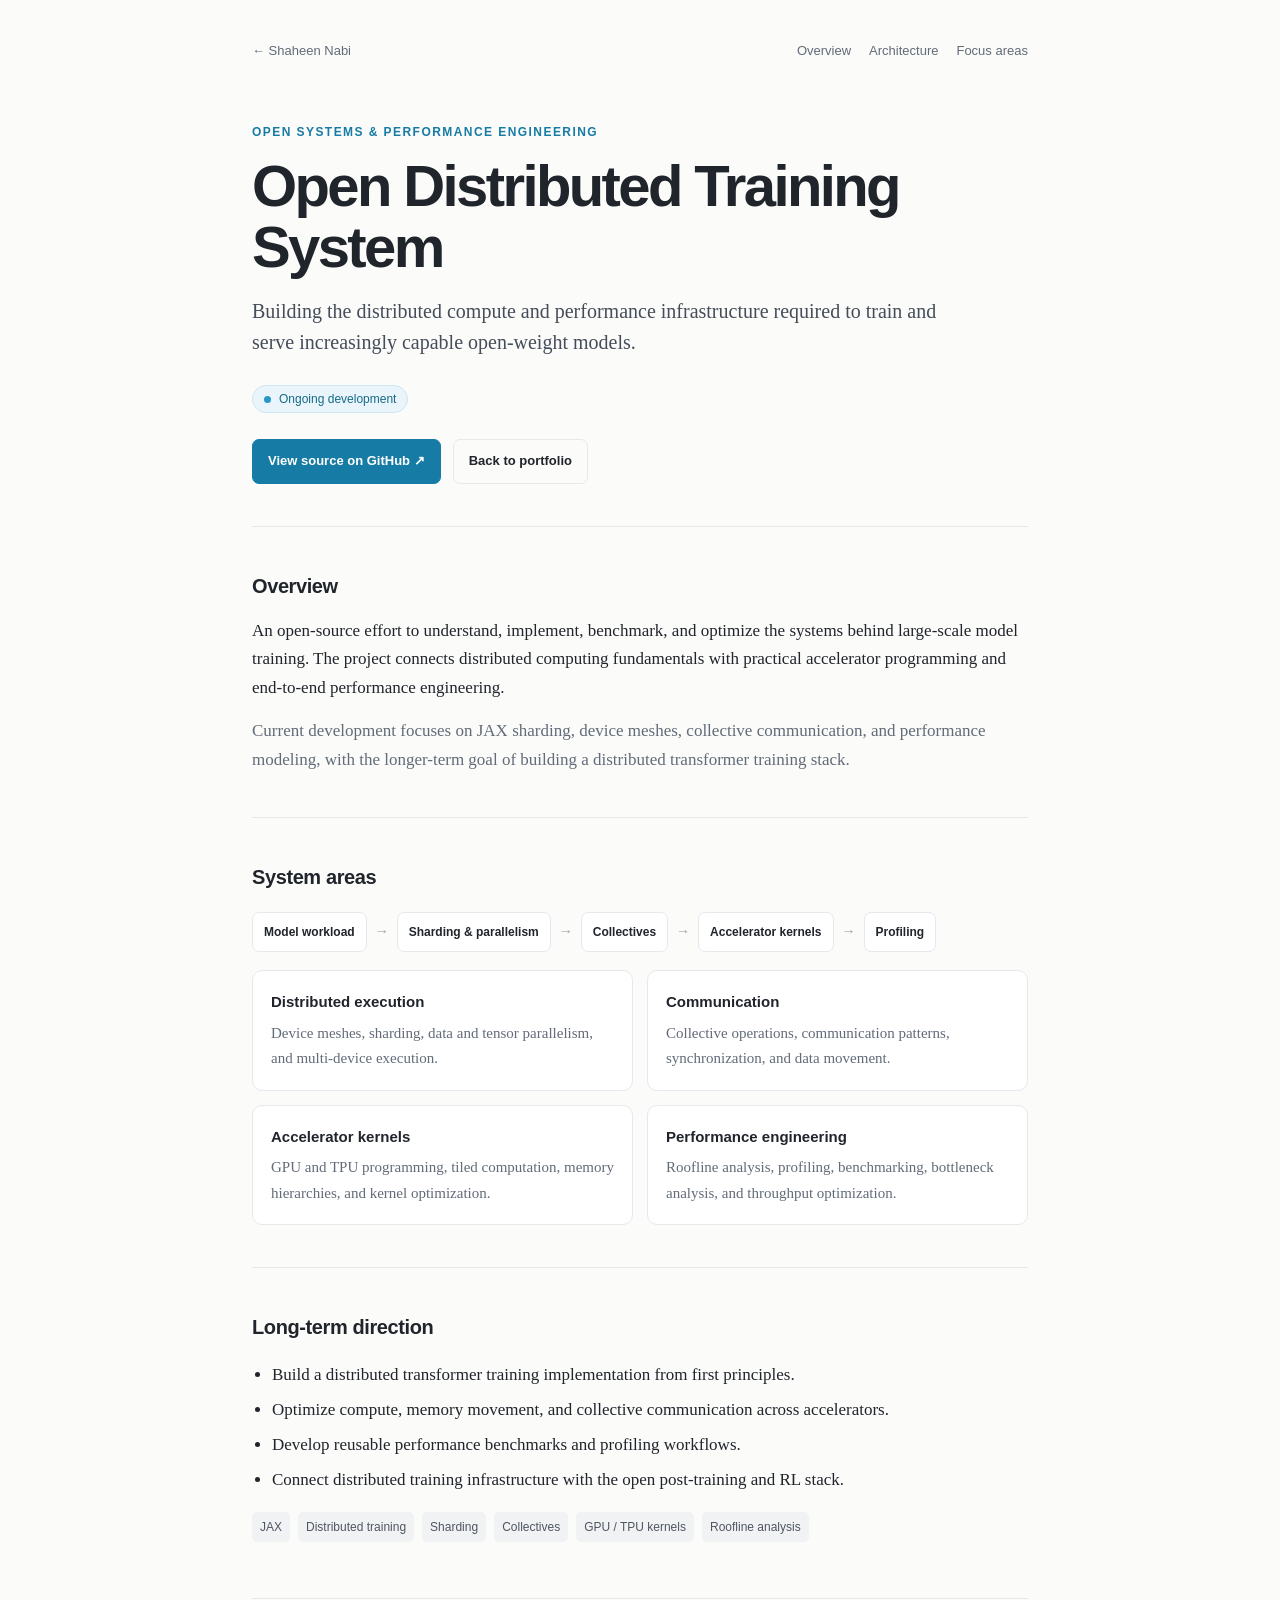
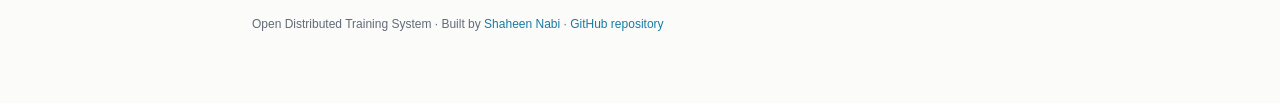
==== open-distributed-system/index.html @ 7f379eb9 "update" ====
<!DOCTYPE html>
<html lang="en">
<head>
<meta charset="UTF-8"><meta name="viewport" content="width=device-width, initial-scale=1">
<meta name="description" content="Open Distributed Training System — distributed model training, accelerator kernels, and hardware-level performance engineering.">
<title>Open Distributed Training System | Shaheen Nabi</title>
<style>
:root{color-scheme:light;--bg:#fbfbfa;--ink:#20242b;--muted:#626b78;--line:#e6e8ec;--accent:#167ca5;--soft:#e9f5fa;--max:820px}
*{box-sizing:border-box}html{scroll-behavior:smooth}body{margin:0;background:var(--bg);color:var(--ink);font:17px/1.7 Georgia,"Iowan Old Style",serif;-webkit-font-smoothing:antialiased}
a{color:var(--accent);text-decoration:none}a:hover{text-decoration:underline}.wrap{max-width:var(--max);margin:auto;padding:42px 22px 72px}
nav{display:flex;justify-content:space-between;gap:16px;align-items:center;margin-bottom:64px;font:13px/1.4 -apple-system,BlinkMacSystemFont,"Segoe UI",sans-serif;color:var(--muted)}nav .links{display:flex;gap:18px;flex-wrap:wrap}nav a{color:var(--muted)}
.kicker{font:12px/1.4 -apple-system,BlinkMacSystemFont,"Segoe UI",sans-serif;letter-spacing:.12em;text-transform:uppercase;color:var(--accent);font-weight:700}
h1,h2,h3,.button,.tag,.flow{font-family:-apple-system,BlinkMacSystemFont,"Segoe UI",sans-serif}h1{font-size:clamp(36px,7vw,58px);line-height:1.06;letter-spacing:-.045em;margin:14px 0 18px;max-width:700px}
.lede{font-size:20px;line-height:1.55;color:#454d59;max-width:720px;margin:0 0 26px}.actions{display:flex;gap:12px;flex-wrap:wrap;margin:26px 0 34px}
.button{display:inline-block;padding:10px 15px;border:1px solid var(--line);border-radius:7px;font-size:13px;font-weight:650;color:var(--ink)}.button.primary{background:var(--accent);border-color:var(--accent);color:#fff}
.status{display:inline-flex;align-items:center;gap:8px;border:1px solid #cfe6f0;background:var(--soft);color:#176987;border-radius:99px;padding:6px 11px;font:12px -apple-system,BlinkMacSystemFont,"Segoe UI",sans-serif}.dot{width:7px;height:7px;border-radius:50%;background:#2698c5}
.rule{height:1px;background:var(--line);margin:42px 0}h2{font-size:20px;letter-spacing:-.02em;margin:0 0 14px}h3{font-size:15px;margin:0 0 6px}p{margin:0 0 14px}.muted{color:var(--muted)}
.grid{display:grid;grid-template-columns:repeat(2,minmax(0,1fr));gap:14px;margin-top:18px}.card{border:1px solid var(--line);border-radius:10px;padding:18px;background:#fff}.card p{font-size:15px;color:var(--muted);margin:0}
.flow{display:flex;gap:8px;align-items:center;flex-wrap:wrap;margin:18px 0}.step{padding:9px 11px;background:#fff;border:1px solid var(--line);border-radius:7px;font-size:12px;font-weight:600}.arrow{color:#9aa1aa;font-size:14px}
.tags{display:flex;gap:8px;flex-wrap:wrap;margin-top:14px}.tag{font-size:12px;color:#4f5662;background:#f1f2f4;border-radius:5px;padding:5px 8px}ul{padding-left:20px;margin:10px 0 0}li{padding:3px 0}
footer{border-top:1px solid var(--line);margin-top:56px;padding-top:18px;font:12px -apple-system,BlinkMacSystemFont,"Segoe UI",sans-serif;color:var(--muted)}
@media(max-width:600px){.wrap{padding-top:26px}nav{margin-bottom:46px;align-items:flex-start}.grid{grid-template-columns:1fr}.lede{font-size:18px}}
</style></head>
<body><main class="wrap">
<nav><a href="/">← Shaheen Nabi</a><div class="links"><a href="#overview">Overview</a><a href="#architecture">Architecture</a><a href="#work">Focus areas</a></div></nav>
<header><div class="kicker">Open systems &amp; performance engineering</div><h1>Open Distributed Training System</h1>
<p class="lede">Building the distributed compute and performance infrastructure required to train and serve increasingly capable open-weight models.</p>
<span class="status"><span class="dot"></span> Ongoing development</span>
<div class="actions"><a class="button primary" href="https://github.com/shaheennabi/open-distributed-training-framework">View source on GitHub ↗</a><a class="button" href="/">Back to portfolio</a></div></header>
<div class="rule"></div>
<section id="overview"><h2>Overview</h2>
<p>An open-source effort to understand, implement, benchmark, and optimize the systems behind large-scale model training. The project connects distributed computing fundamentals with practical accelerator programming and end-to-end performance engineering.</p>
<p class="muted">Current development focuses on JAX sharding, device meshes, collective communication, and performance modeling, with the longer-term goal of building a distributed transformer training stack.</p></section>
<div class="rule"></div>
<section id="architecture"><h2>System areas</h2>
<div class="flow"><span class="step">Model workload</span><span class="arrow">→</span><span class="step">Sharding &amp; parallelism</span><span class="arrow">→</span><span class="step">Collectives</span><span class="arrow">→</span><span class="step">Accelerator kernels</span><span class="arrow">→</span><span class="step">Profiling</span></div>
<div class="grid">
<article class="card"><h3>Distributed execution</h3><p>Device meshes, sharding, data and tensor parallelism, and multi-device execution.</p></article>
<article class="card"><h3>Communication</h3><p>Collective operations, communication patterns, synchronization, and data movement.</p></article>
<article class="card"><h3>Accelerator kernels</h3><p>GPU and TPU programming, tiled computation, memory hierarchies, and kernel optimization.</p></article>
<article class="card"><h3>Performance engineering</h3><p>Roofline analysis, profiling, benchmarking, bottleneck analysis, and throughput optimization.</p></article></div></section>
<div class="rule"></div>
<section id="work"><h2>Long-term direction</h2><ul>
<li>Build a distributed transformer training implementation from first principles.</li><li>Optimize compute, memory movement, and collective communication across accelerators.</li><li>Develop reusable performance benchmarks and profiling workflows.</li><li>Connect distributed training infrastructure with the open post-training and RL stack.</li></ul>
<div class="tags"><span class="tag">JAX</span><span class="tag">Distributed training</span><span class="tag">Sharding</span><span class="tag">Collectives</span><span class="tag">GPU / TPU kernels</span><span class="tag">Roofline analysis</span></div></section>
<footer>Open Distributed Training System · Built by <a href="https://shaheennabi.github.io/">Shaheen Nabi</a> · <a href="https://github.com/shaheennabi/open-distributed-training-framework">GitHub repository</a></footer>
</main></body></html>
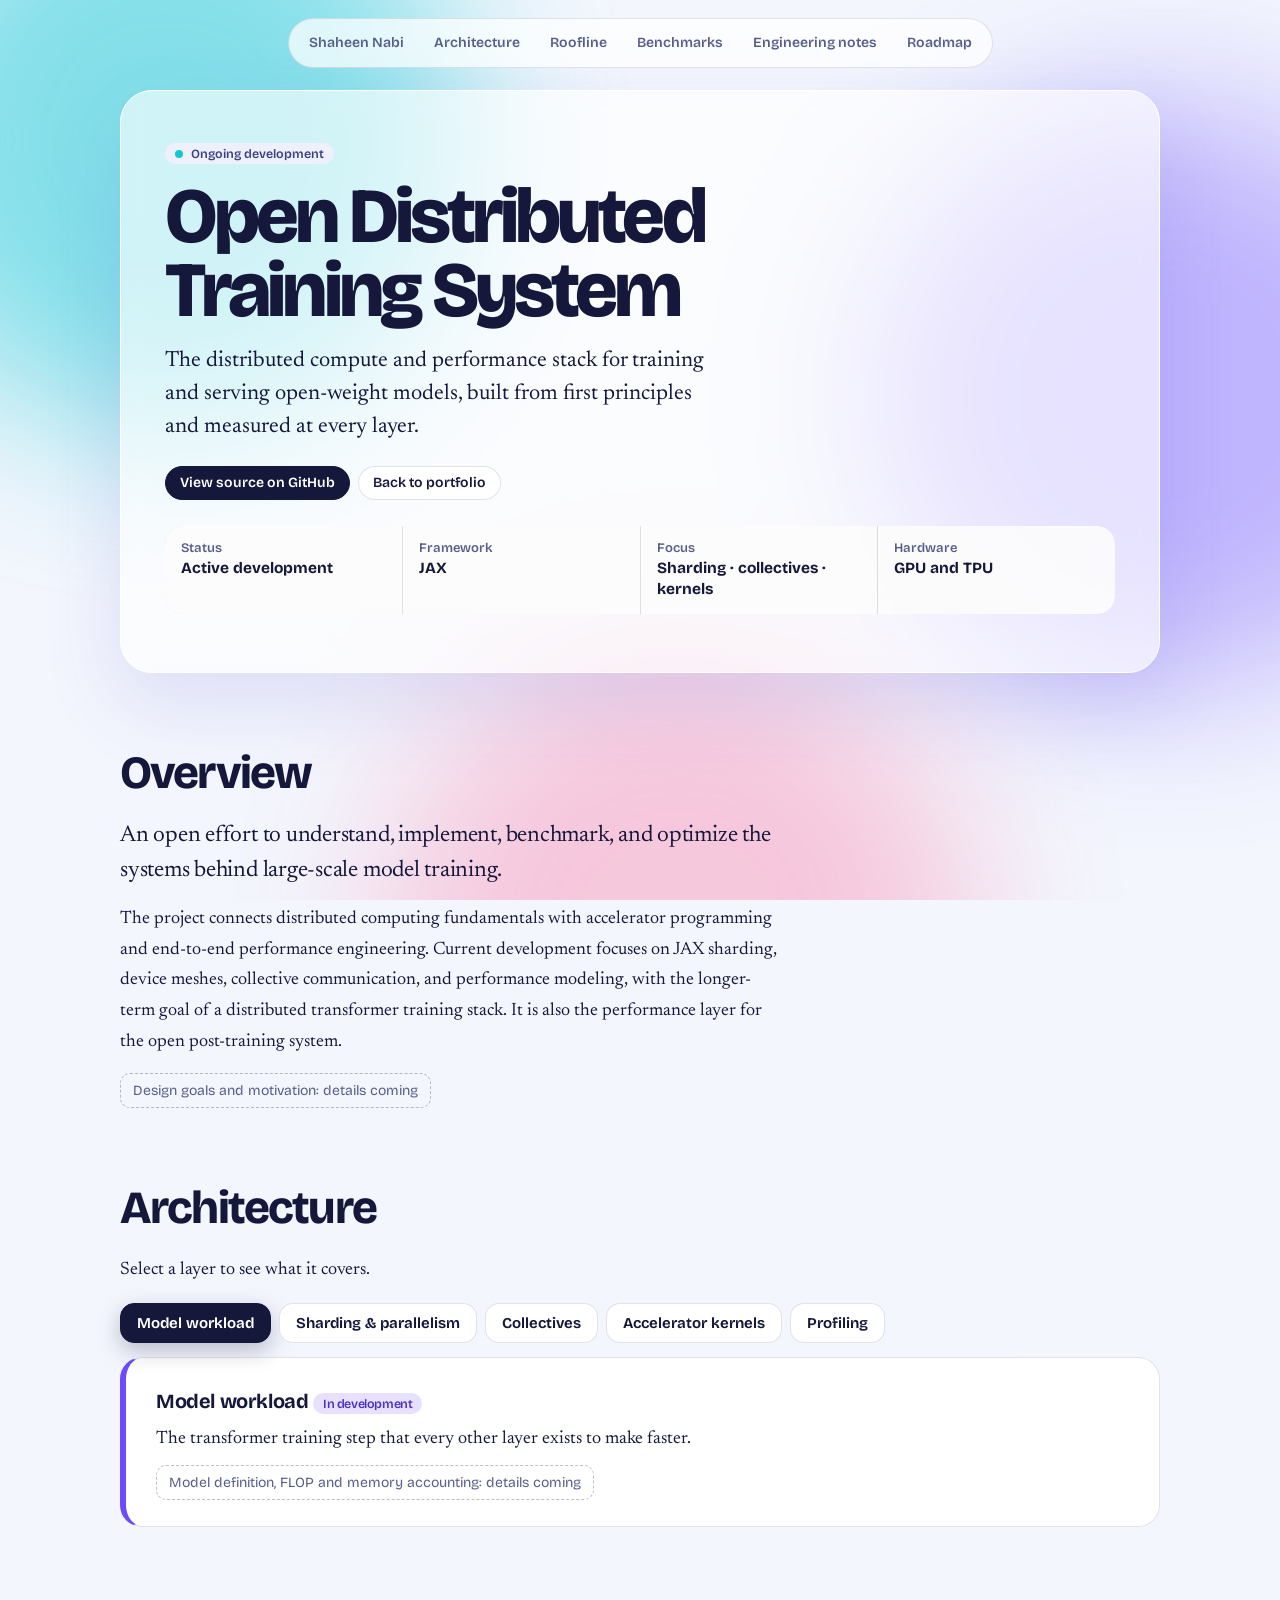
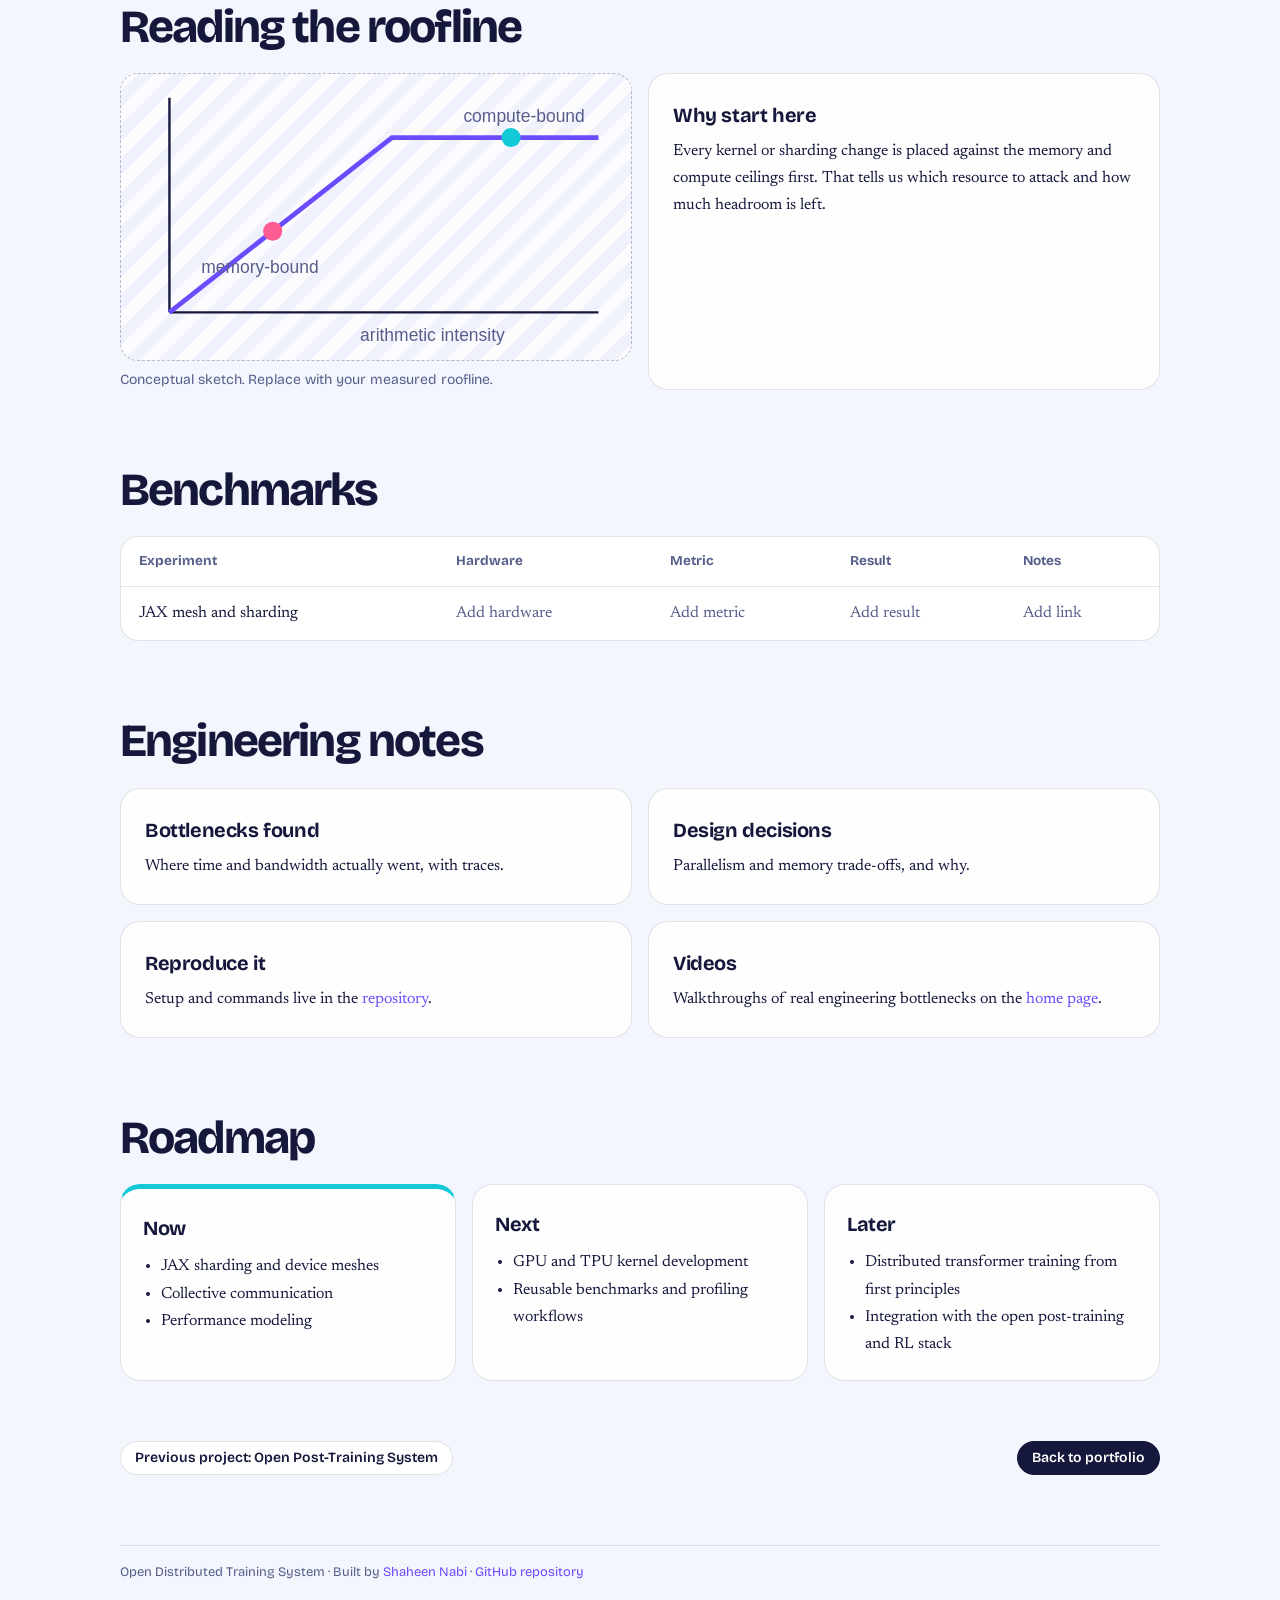
==== commit acee1af8: "update" ====
--- a/open-distributed-system/index.html
+++ b/open-distributed-system/index.html
@@ -1,47 +1,73 @@
 <!DOCTYPE html>
-<html lang="en">
-<head>
-<meta charset="UTF-8"><meta name="viewport" content="width=device-width, initial-scale=1">
-<meta name="description" content="Open Distributed Training System — distributed model training, accelerator kernels, and hardware-level performance engineering.">
-<title>Open Distributed Training System | Shaheen Nabi</title>
-<style>
-:root{color-scheme:light;--bg:#fbfbfa;--ink:#20242b;--muted:#626b78;--line:#e6e8ec;--accent:#167ca5;--soft:#e9f5fa;--max:820px}
-*{box-sizing:border-box}html{scroll-behavior:smooth}body{margin:0;background:var(--bg);color:var(--ink);font:17px/1.7 Georgia,"Iowan Old Style",serif;-webkit-font-smoothing:antialiased}
-a{color:var(--accent);text-decoration:none}a:hover{text-decoration:underline}.wrap{max-width:var(--max);margin:auto;padding:42px 22px 72px}
-nav{display:flex;justify-content:space-between;gap:16px;align-items:center;margin-bottom:64px;font:13px/1.4 -apple-system,BlinkMacSystemFont,"Segoe UI",sans-serif;color:var(--muted)}nav .links{display:flex;gap:18px;flex-wrap:wrap}nav a{color:var(--muted)}
-.kicker{font:12px/1.4 -apple-system,BlinkMacSystemFont,"Segoe UI",sans-serif;letter-spacing:.12em;text-transform:uppercase;color:var(--accent);font-weight:700}
-h1,h2,h3,.button,.tag,.flow{font-family:-apple-system,BlinkMacSystemFont,"Segoe UI",sans-serif}h1{font-size:clamp(36px,7vw,58px);line-height:1.06;letter-spacing:-.045em;margin:14px 0 18px;max-width:700px}
-.lede{font-size:20px;line-height:1.55;color:#454d59;max-width:720px;margin:0 0 26px}.actions{display:flex;gap:12px;flex-wrap:wrap;margin:26px 0 34px}
-.button{display:inline-block;padding:10px 15px;border:1px solid var(--line);border-radius:7px;font-size:13px;font-weight:650;color:var(--ink)}.button.primary{background:var(--accent);border-color:var(--accent);color:#fff}
-.status{display:inline-flex;align-items:center;gap:8px;border:1px solid #cfe6f0;background:var(--soft);color:#176987;border-radius:99px;padding:6px 11px;font:12px -apple-system,BlinkMacSystemFont,"Segoe UI",sans-serif}.dot{width:7px;height:7px;border-radius:50%;background:#2698c5}
-.rule{height:1px;background:var(--line);margin:42px 0}h2{font-size:20px;letter-spacing:-.02em;margin:0 0 14px}h3{font-size:15px;margin:0 0 6px}p{margin:0 0 14px}.muted{color:var(--muted)}
-.grid{display:grid;grid-template-columns:repeat(2,minmax(0,1fr));gap:14px;margin-top:18px}.card{border:1px solid var(--line);border-radius:10px;padding:18px;background:#fff}.card p{font-size:15px;color:var(--muted);margin:0}
-.flow{display:flex;gap:8px;align-items:center;flex-wrap:wrap;margin:18px 0}.step{padding:9px 11px;background:#fff;border:1px solid var(--line);border-radius:7px;font-size:12px;font-weight:600}.arrow{color:#9aa1aa;font-size:14px}
-.tags{display:flex;gap:8px;flex-wrap:wrap;margin-top:14px}.tag{font-size:12px;color:#4f5662;background:#f1f2f4;border-radius:5px;padding:5px 8px}ul{padding-left:20px;margin:10px 0 0}li{padding:3px 0}
-footer{border-top:1px solid var(--line);margin-top:56px;padding-top:18px;font:12px -apple-system,BlinkMacSystemFont,"Segoe UI",sans-serif;color:var(--muted)}
-@media(max-width:600px){.wrap{padding-top:26px}nav{margin-bottom:46px;align-items:flex-start}.grid{grid-template-columns:1fr}.lede{font-size:18px}}
-</style></head>
-<body><main class="wrap">
-<nav><a href="/">← Shaheen Nabi</a><div class="links"><a href="#overview">Overview</a><a href="#architecture">Architecture</a><a href="#work">Focus areas</a></div></nav>
-<header><div class="kicker">Open systems &amp; performance engineering</div><h1>Open Distributed Training System</h1>
-<p class="lede">Building the distributed compute and performance infrastructure required to train and serve increasingly capable open-weight models.</p>
-<span class="status"><span class="dot"></span> Ongoing development</span>
-<div class="actions"><a class="button primary" href="https://github.com/shaheennabi/open-distributed-training-framework">View source on GitHub ↗</a><a class="button" href="/">Back to portfolio</a></div></header>
-<div class="rule"></div>
-<section id="overview"><h2>Overview</h2>
-<p>An open-source effort to understand, implement, benchmark, and optimize the systems behind large-scale model training. The project connects distributed computing fundamentals with practical accelerator programming and end-to-end performance engineering.</p>
-<p class="muted">Current development focuses on JAX sharding, device meshes, collective communication, and performance modeling, with the longer-term goal of building a distributed transformer training stack.</p></section>
-<div class="rule"></div>
-<section id="architecture"><h2>System areas</h2>
-<div class="flow"><span class="step">Model workload</span><span class="arrow">→</span><span class="step">Sharding &amp; parallelism</span><span class="arrow">→</span><span class="step">Collectives</span><span class="arrow">→</span><span class="step">Accelerator kernels</span><span class="arrow">→</span><span class="step">Profiling</span></div>
-<div class="grid">
-<article class="card"><h3>Distributed execution</h3><p>Device meshes, sharding, data and tensor parallelism, and multi-device execution.</p></article>
-<article class="card"><h3>Communication</h3><p>Collective operations, communication patterns, synchronization, and data movement.</p></article>
-<article class="card"><h3>Accelerator kernels</h3><p>GPU and TPU programming, tiled computation, memory hierarchies, and kernel optimization.</p></article>
-<article class="card"><h3>Performance engineering</h3><p>Roofline analysis, profiling, benchmarking, bottleneck analysis, and throughput optimization.</p></article></div></section>
-<div class="rule"></div>
-<section id="work"><h2>Long-term direction</h2><ul>
-<li>Build a distributed transformer training implementation from first principles.</li><li>Optimize compute, memory movement, and collective communication across accelerators.</li><li>Develop reusable performance benchmarks and profiling workflows.</li><li>Connect distributed training infrastructure with the open post-training and RL stack.</li></ul>
-<div class="tags"><span class="tag">JAX</span><span class="tag">Distributed training</span><span class="tag">Sharding</span><span class="tag">Collectives</span><span class="tag">GPU / TPU kernels</span><span class="tag">Roofline analysis</span></div></section>
+<html lang="en"><head><meta charset="UTF-8"><meta name="viewport" content="width=device-width,initial-scale=1">
+<meta name="theme-color" content="#f3f6fd">
+<link rel="preconnect" href="https://fonts.googleapis.com"><link rel="preconnect" href="https://fonts.gstatic.com" crossorigin>
+<link href="https://fonts.googleapis.com/css2?family=Bricolage+Grotesque:opsz,wght@12..96,500..800&family=Newsreader:ital,opsz,wght@0,6..72,400..600;1,6..72,400&display=swap" rel="stylesheet">
+<link rel="stylesheet" href="../assets/site.css">
+<meta name="description" content="Open Distributed Training System — distributed compute and performance infrastructure for training and serving open-weight models.">
+<title>Open Distributed Training System | Shaheen Nabi</title></head>
+<body><div class="aurora" aria-hidden="true"><i></i><i></i><i></i></div>
+<div class="wrap">
+<nav class="top" aria-label="Page navigation"><a href="../index.html">Shaheen Nabi</a><a href="#architecture">Architecture</a><a href="#roofline">Roofline</a><a href="#runs">Benchmarks</a><a href="#notes">Engineering notes</a><a href="#roadmap">Roadmap</a></nav>
+
+<header class="ph">
+  <span class="chip">Ongoing development</span>
+  <h1>Open Distributed Training System</h1>
+  <p class="lede">The distributed compute and performance stack for training and serving open-weight models, built from first principles and measured at every layer.</p>
+  <div class="chips"><a class="btn pri" href="https://github.com/shaheennabi/open-distributed-training-framework">View source on GitHub</a><a class="btn" href="../index.html">Back to portfolio</a></div>
+  <!-- EDIT: update the four values below -->
+  <dl class="glance"><div><dt>Status</dt><dd>Active development</dd></div><div><dt>Framework</dt><dd>JAX</dd></div><div><dt>Focus</dt><dd>Sharding · collectives · kernels</dd></div><div><dt>Hardware</dt><dd>GPU and TPU</dd></div></dl>
+</header>
+
+<h2>Overview</h2>
+<div class="prose">
+  <p class="big">An open effort to understand, implement, benchmark, and optimize the systems behind large-scale model training.</p>
+  <p>The project connects distributed computing fundamentals with accelerator programming and end-to-end performance engineering. Current development focuses on JAX sharding, device meshes, collective communication, and performance modeling, with the longer-term goal of a distributed transformer training stack. It is also the performance layer for the open post-training system.</p>
+  <!-- EDIT: add motivation and what you measured first -->
+  <span class="todo">Design goals and motivation: details coming</span>
+</div>
+
+<h2 id="architecture">Architecture</h2>
+<p class="prose">Select a layer to see what it covers.</p>
+<div class="flow" role="tablist">
+  <button role="tab" aria-selected="true" data-p="s1">Model workload</button><button role="tab" aria-selected="false" data-p="s2">Sharding &amp; parallelism</button><button role="tab" aria-selected="false" data-p="s3">Collectives</button><button role="tab" aria-selected="false" data-p="s4">Accelerator kernels</button><button role="tab" aria-selected="false" data-p="s5">Profiling</button>
+</div>
+<!-- EDIT: one panel per layer. Change the chip class to built / early / dev. -->
+<div class="panel" id="s1"><h3>Model workload <span class="chip dev">In development</span></h3><p>The transformer training step that every other layer exists to make faster.</p><span class="todo">Model definition, FLOP and memory accounting: details coming</span></div>
+<div class="panel" id="s2" hidden><h3>Sharding and parallelism <span class="chip early">Early</span></h3><p>JAX device meshes and sharding, with data and tensor parallelism across devices.</p><span class="todo">Mesh layout, partition specs, trade-offs: details coming</span></div>
+<div class="panel" id="s3" hidden><h3>Collective communication <span class="chip early">Early</span></h3><p>Collective operations, communication patterns, synchronization, and data movement between devices.</p><span class="todo">All-reduce, all-gather, reduce-scatter measurements: details coming</span></div>
+<div class="panel" id="s4" hidden><h3>Accelerator kernels <span class="chip dev">In development</span></h3><p>GPU and TPU programming: tiled computation, memory hierarchies, and kernel optimization.</p><span class="todo">Kernel designs, tiling choices, benchmarks: details coming</span></div>
+<div class="panel" id="s5" hidden><h3>Profiling and performance modeling <span class="chip dev">In development</span></h3><p>Roofline analysis, profiling, and benchmarking to find the bottleneck before optimizing it.</p><span class="todo">Profiling workflow and case studies: details coming</span></div>
+
+<h2 id="roofline">Reading the roofline</h2>
+<div class="g2">
+<figure class="fig"><div class="box"><svg viewBox="0 0 320 180" role="img" aria-label="Roofline sketch: performance rises with arithmetic intensity until it hits the compute ceiling"><path d="M30 150H300M30 150V15" stroke="#15183b" stroke-width="1.5" fill="none"/><path d="M30 150L170 40H300" stroke="#6c4bff" stroke-width="3" fill="none"/><circle cx="95" cy="99" r="6" fill="#ff5c93"/><circle cx="245" cy="40" r="6" fill="#14c9d6"/><g font-family="sans-serif" font-size="11" fill="#575e8a"><text x="50" y="125">memory-bound</text><text x="215" y="30">compute-bound</text><text x="150" y="168">arithmetic intensity</text></g></svg></div><figcaption>Conceptual sketch. Replace with your measured roofline.</figcaption></figure>
+<div><h3>Why start here</h3><p>Every kernel or sharding change is placed against the memory and compute ceilings first. That tells us which resource to attack and how much headroom is left.</p></div>
+</div>
+
+<h2 id="runs">Benchmarks</h2>
+<div class="tbl"><table>
+<tr><th>Experiment</th><th>Hardware</th><th>Metric</th><th>Result</th><th>Notes</th></tr>
+<!-- EDIT: copy a row for each benchmark -->
+<tr><td>JAX mesh and sharding</td><td class="m">Add hardware</td><td class="m">Add metric</td><td class="m">Add result</td><td class="m">Add link</td></tr>
+</table></div>
+
+<h2 id="notes">Engineering notes</h2>
+<!-- EDIT: profiling stories and design decisions. Duplicate a div. -->
+<div class="g2">
+<div><h3>Bottlenecks found</h3><p>Where time and bandwidth actually went, with traces.</p></div>
+<div><h3>Design decisions</h3><p>Parallelism and memory trade-offs, and why.</p></div>
+<div><h3>Reproduce it</h3><p>Setup and commands live in the <a href="https://github.com/shaheennabi/open-distributed-training-framework">repository</a>.</p></div>
+<div><h3>Videos</h3><p>Walkthroughs of real engineering bottlenecks on the <a href="../index.html#about">home page</a>.</p></div>
+</div>
+
+<h2 id="roadmap">Roadmap</h2>
+<div class="road">
+<div><h3>Now</h3><ul><li>JAX sharding and device meshes</li><li>Collective communication</li><li>Performance modeling</li></ul></div>
+<div><h3>Next</h3><ul><li>GPU and TPU kernel development</li><li>Reusable benchmarks and profiling workflows</li></ul></div>
+<div><h3>Later</h3><ul><li>Distributed transformer training from first principles</li><li>Integration with the open post-training and RL stack</li></ul></div>
+</div>
+
+<div class="pn"><a class="btn" href="../open-posttraining/index.html">Previous project: Open Post-Training System</a><a class="btn pri" href="../index.html">Back to portfolio</a></div>
 <footer>Open Distributed Training System · Built by <a href="https://shaheennabi.github.io/">Shaheen Nabi</a> · <a href="https://github.com/shaheennabi/open-distributed-training-framework">GitHub repository</a></footer>
-</main></body></html>+</div><script src="../assets/site.js"></script></body></html>
--- a/assets/site.css
+++ b/assets/site.css
@@ -0,0 +1,68 @@
+:root{--paper:#f3f6fd;--ink:#15183b;--mut:#575e8a;--line:rgba(21,24,59,.12);--aq:#14c9d6;--vi:#6c4bff;--ro:#ff5c93;--sun:#ffc043;--d:"Bricolage Grotesque",ui-sans-serif,system-ui,sans-serif;--b:Newsreader,Georgia,serif;--w:1040px;color-scheme:light}
+*{box-sizing:border-box}html{scroll-behavior:smooth;scroll-padding-top:90px}
+body{margin:0;background:var(--paper);color:var(--ink);font:18px/1.7 var(--b);-webkit-font-smoothing:antialiased;overflow-x:hidden}
+.aurora{position:fixed;inset:0;z-index:-1;overflow:hidden;pointer-events:none}
+.aurora i{position:absolute;width:46vw;height:46vw;border-radius:50%;filter:blur(80px);opacity:.5;animation:drift 22s ease-in-out infinite alternate}
+.aurora i:nth-child(1){background:var(--aq);left:-10vw;top:-12vw}.aurora i:nth-child(2){background:var(--vi);right:-14vw;top:8vw;animation-delay:-7s;opacity:.38}.aurora i:nth-child(3){background:var(--ro);left:30vw;bottom:-26vw;animation-delay:-13s;opacity:.3}
+@keyframes drift{to{transform:translate(6vw,5vw) scale(1.12)}}
+a{color:var(--vi);text-decoration:none}a:hover{text-decoration:underline;text-underline-offset:3px}
+a:focus-visible,button:focus-visible{outline:3px solid var(--vi);outline-offset:3px;border-radius:8px}
+.wrap{width:min(var(--w),100% - 36px);margin:0 auto;padding:18px 0 64px}
+h1,h2,h3,nav,.ui,button,.chip,th{font-family:var(--d)}
+nav.top{position:sticky;top:12px;z-index:20;display:flex;flex-wrap:wrap;justify-content:center;gap:2px;width:fit-content;max-width:100%;margin:0 auto 22px;padding:6px;border:1px solid var(--line);border-radius:99px;background:rgba(255,255,255,.72);backdrop-filter:blur(16px);font-size:14px;font-weight:600}
+nav.top a{padding:6px 14px;border-radius:99px;color:var(--mut)}nav.top a:hover{background:#fff;color:var(--ink);text-decoration:none}
+.stage{position:relative;display:grid;grid-template-columns:1.1fr .9fr;gap:8px;overflow:hidden;border:1px solid rgba(255,255,255,.9);border-radius:32px;background:rgba(255,255,255,.58);backdrop-filter:blur(14px);box-shadow:0 30px 80px rgba(80,70,200,.14)}
+.stage .txt{padding:42px 0 38px 42px}.cv{position:relative;min-height:340px}.cv canvas{position:absolute;inset:0;width:100%;height:100%;display:block}
+.me{display:flex;align-items:center;gap:14px;margin-bottom:22px}.me img{width:62px;height:62px;border-radius:20px;object-fit:cover;box-shadow:0 0 0 3px #fff,0 0 0 5px var(--vi)}
+.me span{font:600 14px/1.4 var(--d);color:var(--mut)}
+h1{font-size:clamp(46px,7.4vw,92px);line-height:.94;letter-spacing:-.05em;margin:0 0 18px;font-weight:800}
+.stage p.lede{font-size:21px;line-height:1.5;margin:0 0 20px;max-width:30ch}
+.chips{display:flex;flex-wrap:wrap;gap:8px}.chips a,.btn{display:inline-block;padding:7px 14px;border:1px solid var(--line);border-radius:99px;background:#fff;color:var(--ink);font:600 14px/1.3 var(--d);transition:transform .15s,box-shadow .15s}
+.chips a:hover,.btn:hover{text-decoration:none;transform:translateY(-2px);box-shadow:0 8px 20px rgba(108,75,255,.18)}
+.btn.pri{background:var(--ink);color:#fff;border-color:var(--ink)}
+.cap{position:absolute;right:20px;bottom:12px;font:12px var(--d);color:var(--mut)}
+h2{font-size:clamp(30px,4.4vw,46px);line-height:1.05;letter-spacing:-.04em;margin:76px 0 22px;font-weight:750}
+h3{font-size:20px;letter-spacing:-.02em;margin:0 0 6px;font-weight:700}
+.prose{max-width:66ch}.prose p{margin:0 0 16px}.prose p.big{font-size:23px;line-height:1.5;letter-spacing:-.01em}
+.sheet{padding:30px 34px;border:1px solid var(--line);border-radius:24px;background:rgba(255,255,255,.8)}
+.vid{display:grid;grid-template-columns:1fr 330px;gap:26px;align-items:center;margin-top:30px;padding:22px 24px;border-radius:22px;background:linear-gradient(120deg,#fff,rgba(255,255,255,.55));border:1px solid var(--line)}
+.vid h3{font-size:24px;line-height:1.15}.vid p{margin:6px 0 14px;font-size:16px;color:var(--mut)}
+.frame{aspect-ratio:16/9;border-radius:14px;overflow:hidden;background:var(--ink);box-shadow:0 14px 34px rgba(21,24,59,.22)}.frame iframe{width:100%;height:100%;border:0;display:block}
+.tl{display:grid;grid-template-columns:150px 1fr;gap:4px 24px;border-top:1px solid var(--line)}
+.tl>*{padding:14px 0;border-bottom:1px solid var(--line)}.tl dt{font:600 14px/1.6 var(--d);color:var(--mut)}.tl dd{margin:0;font-size:17px}
+.tl dd b{font:700 19px var(--d)}.tl dd.now{background:linear-gradient(90deg,rgba(20,201,214,.12),transparent);padding-left:14px;border-left:3px solid var(--aq)}
+.sub{display:block;font:14px var(--d);color:var(--mut);margin:2px 0 6px}
+.proj{display:grid;grid-template-columns:1.25fr 1fr;gap:18px}
+.card{position:relative;display:flex;flex-direction:column;padding:30px;border-radius:26px;background:#fff;border:1px solid var(--line);overflow:hidden}
+.card::before{content:"";position:absolute;inset:0 0 auto;height:6px;background:linear-gradient(90deg,var(--c1),var(--c2))}
+.card.a{--c1:var(--vi);--c2:var(--ro)}.card.b{--c1:var(--aq);--c2:var(--vi)}
+.card h3{font-size:28px;letter-spacing:-.035em}.card p{font-size:16.5px;margin:8px 0 16px}.card .btns{margin-top:auto;display:flex;gap:8px;flex-wrap:wrap}
+.tags{display:flex;flex-wrap:wrap;gap:6px;margin:0 0 14px}.tags span,.chip{padding:3px 10px;border-radius:99px;background:#eef0fb;font:600 12.5px var(--d);color:#3b4180}
+.arts a{display:grid;grid-template-columns:200px 1fr;gap:6px 24px;padding:20px 0;border-top:1px solid var(--line);color:var(--ink)}
+.arts a:last-child{border-bottom:1px solid var(--line)}.arts a:hover{text-decoration:none}.arts a:hover h3{color:var(--vi)}.arts b{font:600 14px/1.7 var(--d);color:var(--mut)}.arts p{margin:0;font-size:16px;color:var(--mut)}
+footer{margin-top:70px;padding-top:18px;border-top:1px solid var(--line);font:13px var(--d);color:var(--mut)}
+/* project pages */
+.ph{padding:48px 44px 40px;border-radius:32px;border:1px solid #fff;background:rgba(255,255,255,.62);backdrop-filter:blur(14px);box-shadow:0 30px 80px rgba(80,70,200,.14)}
+.ph .chip{margin-bottom:16px;display:inline-flex;gap:8px;align-items:center}.ph .chip::before{content:"";width:8px;height:8px;border-radius:50%;background:var(--aq);animation:pulse 2s infinite}
+@keyframes pulse{50%{box-shadow:0 0 0 6px rgba(20,201,214,.25)}}
+.ph h1{font-size:clamp(40px,6.6vw,78px);max-width:13ch}.ph .lede{font-size:22px;line-height:1.5;max-width:46ch;margin:0 0 22px}
+.glance{display:grid;grid-template-columns:repeat(4,1fr);gap:1px;margin-top:26px;border-radius:18px;overflow:hidden;background:var(--line)}
+.glance div{padding:14px 16px;background:rgba(255,255,255,.9)}.glance dt{font:600 13px var(--d);color:var(--mut)}.glance dd{margin:2px 0 0;font:700 15.5px/1.35 var(--d)}
+.flow{display:flex;flex-wrap:wrap;gap:8px}.flow button{padding:10px 16px;border:1px solid var(--line);border-radius:14px;background:#fff;font:650 15px var(--d);color:var(--ink);cursor:pointer;transition:.15s}
+.flow button:hover{border-color:var(--vi)}.flow button[aria-selected=true]{background:var(--ink);color:#fff;border-color:var(--ink);box-shadow:0 8px 22px rgba(21,24,59,.25)}
+.panel{margin-top:14px;padding:26px 30px;border-radius:22px;background:#fff;border:1px solid var(--line);border-left:6px solid var(--vi)}.panel[hidden]{display:none}.panel p{margin:0 0 10px}
+.chip.built{background:#d9f7ec;color:#0a6b4a}.chip.early{background:#fff0cc;color:#8a5a00}.chip.dev{background:#e7e1ff;color:#4a33c4}
+.todo{font:14px var(--d);color:var(--mut);padding:8px 12px;border:1px dashed rgba(21,24,59,.28);border-radius:10px;display:inline-block}
+.g2{display:grid;grid-template-columns:repeat(2,1fr);gap:16px}.g2>div{padding:24px;border-radius:20px;background:rgba(255,255,255,.85);border:1px solid var(--line)}.g2 p{font-size:16px;margin:0}
+.fig{margin:0}.fig .box{aspect-ratio:16/9;display:grid;place-items:center;border-radius:18px;border:1.5px dashed rgba(21,24,59,.28);background:repeating-linear-gradient(135deg,rgba(255,255,255,.7) 0 12px,rgba(238,240,251,.7) 12px 24px);font:14px var(--d);color:var(--mut);overflow:hidden}
+.fig img,.fig svg{width:100%;height:100%;object-fit:cover;display:block}.fig figcaption{font:14px/1.5 var(--d);color:var(--mut);margin-top:8px}
+.tbl{overflow-x:auto;border-radius:18px;border:1px solid var(--line);background:#fff}table{width:100%;border-collapse:collapse;font-size:16px}th,td{padding:13px 18px;text-align:left;border-bottom:1px solid var(--line);white-space:nowrap}th{font-size:13.5px;color:var(--mut)}tr:last-child td{border:0}td.m{color:var(--mut)}
+.road{display:grid;grid-template-columns:repeat(3,1fr);gap:16px}.road>div{padding:22px;border-radius:20px;background:rgba(255,255,255,.85);border:1px solid var(--line)}.road>div:first-child{border-top:5px solid var(--aq)}.road ul{margin:8px 0 0;padding-left:18px;font-size:16px}
+.pn{display:flex;justify-content:space-between;gap:12px;flex-wrap:wrap;margin-top:60px}
+@media(max-width:820px){.stage{grid-template-columns:1fr}.stage .txt{padding:30px 26px 0}.cv{min-height:270px}.vid,.proj,.g2,.road{grid-template-columns:1fr}.glance{grid-template-columns:1fr 1fr}.arts a,.tl{grid-template-columns:1fr}.tl dt{border:0;padding-bottom:0}.ph{padding:30px 24px}.sheet{padding:22px}}
+@media(prefers-reduced-motion:reduce){*,*::before,*::after{animation:none!important;transition:none!important}html{scroll-behavior:auto}}
+
+.arts.p a{grid-template-columns:240px 1fr}.arts.p a p{margin:4px 0 0}
+.bars{display:grid;gap:10px;margin:0 0 16px;font:600 14px var(--d)}.bars div{display:grid;grid-template-columns:96px 1fr 56px;align-items:center;gap:12px}.bars i{display:block;height:14px;border-radius:99px;background:linear-gradient(90deg,var(--aq),var(--vi))}.bars .lo i{background:linear-gradient(90deg,var(--ro),var(--vi))}
+.take{margin:16px 0 0;padding:14px 18px;border-left:5px solid var(--ro);border-radius:0 14px 14px 0;background:rgba(255,255,255,.85);font-size:17px}
+@media(max-width:820px){.arts.p a{grid-template-columns:1fr}}
